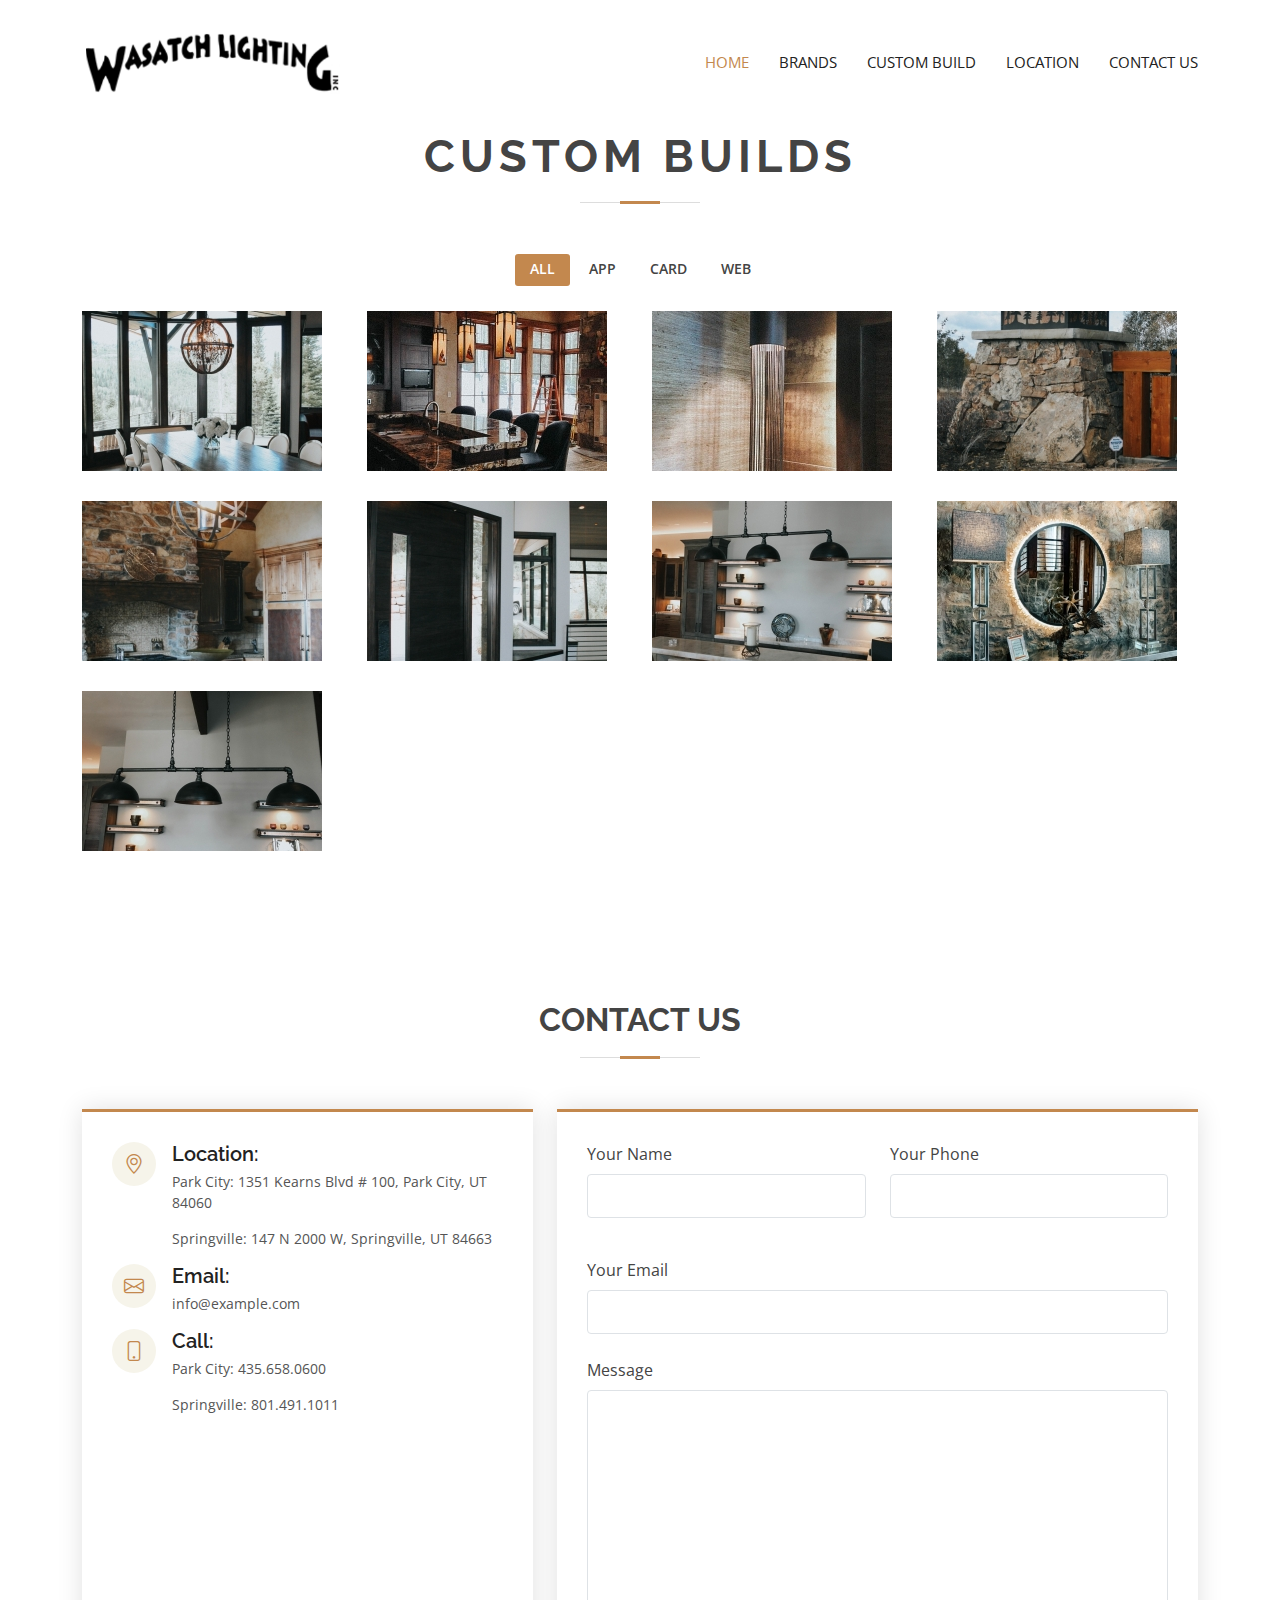
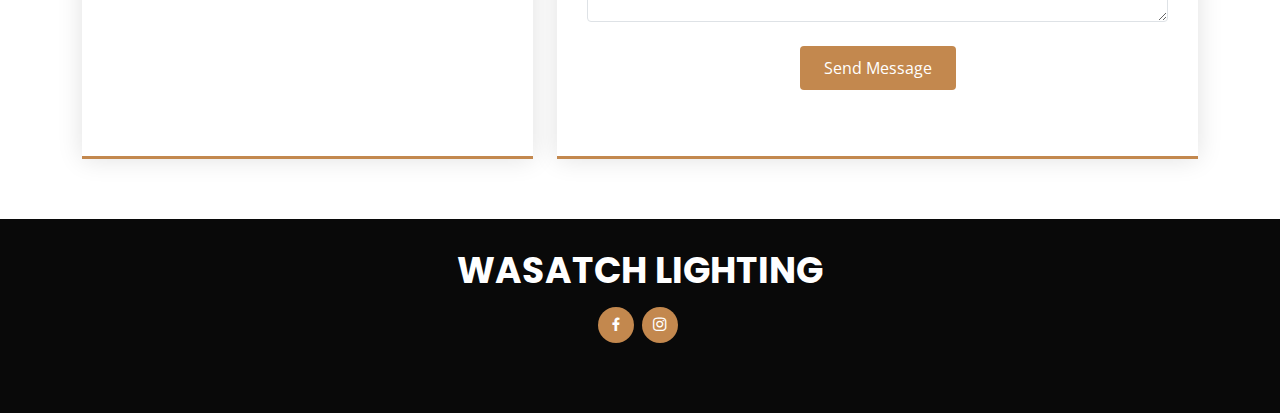
==== builds.html @ f68fe327 "init" ====
<!DOCTYPE html>
<html lang="en">
  <head>
    <meta charset="utf-8" />
    <meta content="width=device-width, initial-scale=1.0" name="viewport" />

    <title>Wasatch Lighting</title>
    <meta content="" name="description" />
    <meta content="" name="keywords" />

    <!-- Favicons -->
    <link href="assets/img/favicon.png" rel="icon" />
    <link href="assets/img/apple-touch-icon.png" rel="apple-touch-icon" />

    <!-- Google Fonts -->
    <link
      href="https://fonts.googleapis.com/css?family=Open+Sans:300,300i,400,400i,600,600i,700,700i|Raleway:300,300i,400,400i,500,500i,600,600i,700,700i|Poppins:300,300i,400,400i,500,500i,600,600i,700,700i"
      rel="stylesheet"
    />

    <!-- Vendor CSS Files -->
    <link href="https://stackpath.bootstrapcdn.com/bootstrap/4.3.1/css/bootstrap.min.css" rel="stylesheet">


    <link href="assets/vendor/animate.css/animate.min.css" rel="stylesheet" />
    <link
      href="assets/vendor/bootstrap/css/bootstrap.min.css"
      rel="stylesheet"
    />
    <link
      href="assets/vendor/bootstrap-icons/bootstrap-icons.css"
      rel="stylesheet"
    />
    <link href="assets/vendor/boxicons/css/boxicons.min.css" rel="stylesheet" />
    <link
      href="assets/vendor/glightbox/css/glightbox.min.css"
      rel="stylesheet"
    />
    <link href="assets/vendor/swiper/swiper-bundle.min.css" rel="stylesheet" />

    <!-- Template Main CSS File -->
    <link href="assets/css/style.css" rel="stylesheet" />

    <!-- =======================================================
  * Template Name: Green
  * Template URL: https://bootstrapmade.com/green-free-one-page-bootstrap-template/
  * Updated: Mar 17 2024 with Bootstrap v5.3.3
  * Author: BootstrapMade.com
  * License: https://bootstrapmade.com/license/
  ======================================================== -->
  </head>

  <body>
    <!-- ======= Top Bar ======= -->
    <!-- <section id="topbar" class="d-flex align-items-center">
    <div class="container d-flex justify-content-center justify-content-md-between">
      <div class="contact-info d-flex align-items-center">
        <i class="bi bi-envelope-fill"></i><a href="mailto:contact@example.com">info@example.com</a>
        <i class="bi bi-phone-fill phone-icon"></i> +1 5589 55488 55
      </div>
      <div class="social-links d-none d-md-block">
        <a href="#" class="twitter"><i class="bi bi-twitter"></i></a>
        <a href="#" class="facebook"><i class="bi bi-facebook"></i></a>
        <a href="#" class="instagram"><i class="bi bi-instagram"></i></a>
        <a href="#" class="linkedin"><i class="bi bi-linkedin"></i></i></a>
      </div>
    </div>
  </section> -->

    <!-- ======= Header ======= -->
    <header id="header" class="d-flex align-items-center">
      <div class="container d-flex align-items-center">
        <!-- <h1 class="logo me-auto"><a href="index.html">Green</a></h1> -->
        <img
          class="logo me-auto"
          href="index.html"
          src="assets/img/logo.png"
          alt="logo"
        />
        <!-- Uncomment below if you prefer to use an image logo -->
        <!-- <a href="index.html" class="logo me-auto"><img src="assets/img/logo.png" alt="" class="img-fluid"></a>-->

        <nav id="navbar" class="navbar">
          <ul>
            <li><a class="nav-link scrollto active" href="index.html">HOME</a></li>
            <li><a class="nav-link scrollto" href="index.html#brands">BRANDS</a></li>
            <li>
              <a class="nav-link scrollto" href="builds.html">CUSTOM BUILD</a>
            </li>
            <li>
              <a class="nav-link scrollto" href="index.html#location">LOCATION</a>
            </li>
            <li><a class="nav-link scrollto" href="#contact">CONTACT US</a></li>
            <!-- <li>
              <a class="getstarted scrollto" href="#about">Get Started</a>
            </li> -->
          </ul>
          <i class="bi bi-list mobile-nav-toggle"></i>
        </nav>
        <!-- .navbar -->
      </div>
    </header>
    <!-- End Header -->




<!-- ======= Portfolio Section ======= -->
<section id="portfolio" class="portfolio">
  <div class="container">
    <div class="section-title">
      <h2 style="letter-spacing: 5px; font-size: 2.8em;">CUSTOM BUILDS</h2>
    </div>

    <div class="row">
      <div class="col-lg-12 d-flex justify-content-center">
        <ul id="portfolio-flters">
          <li data-filter="*" class="filter-active">All</li>
          <li data-filter=".filter-app">App</li>
          <li data-filter=".filter-card">Card</li>
          <li data-filter=".filter-web">Web</li>
        </ul>
      </div>
    </div>

    <div class="row portfolio-container">
      <div class="col-lg-3 col-md-6 portfolio-item filter-app">
        <div class="portfolio-wrap">
          <img src="assets/img/portfolio/1.jpg" class="img-fluid" alt="" />
          <div class="portfolio-info">
            <h4>App 1</h4>
            <p>App</p>
            <div class="portfolio-links">
              <a href="assets/img/portfolio/1.jpg" data-gallery="portfolioGallery" class="portfolio-lightbox" title="App 1"></a>
              <a href="portfolio-details.html" title="More Details"></a>
            </div>
          </div>
        </div>
      </div>

      <div class="col-lg-3 col-md-6 portfolio-item filter-web">
        <div class="portfolio-wrap">
          <img src="assets/img/portfolio/2.jpg" class="img-fluid" alt="" />
          <div class="portfolio-info">
            <h4>Web 3</h4>
            <p>Web</p>
            <div class="portfolio-links">
              <a href="assets/img/portfolio/2.jpg" data-gallery="portfolioGallery" class="portfolio-lightbox" title="Web 3"></a>
              <a href="portfolio-details.html" title="More Details"></a>
            </div>
          </div>
        </div>
      </div>

      <div class="col-lg-3 col-md-6 portfolio-item filter-app">
        <div class="portfolio-wrap">
          <img src="assets/img/portfolio/3.jpg" class="img-fluid" alt="" />
          <div class="portfolio-info">
            <h4>App 2</h4>
            <p>App</p>
            <div class="portfolio-links">
              <a href="assets/img/portfolio/3.jpg" data-gallery="portfolioGallery" class="portfolio-lightbox" title="App 2"></a>
              <a href="portfolio-details.html" title="More Details"></a>
            </div>
          </div>
        </div>
      </div>

      <div class="col-lg-3 col-md-6 portfolio-item filter-card">
        <div class="portfolio-wrap">
          <img src="assets/img/portfolio/4.jpg" class="img-fluid" alt="" />
          <div class="portfolio-info">
            <h4>Card 2</h4>
            <p>Card</p>
            <div class="portfolio-links">
              <a href="assets/img/portfolio/4.jpg" data-gallery="portfolioGallery" class="portfolio-lightbox" title="Card 2"></a>
              <a href="portfolio-details.html" title="More Details"></a>
            </div>
          </div>
        </div>
      </div>

      <div class="col-lg-3 col-md-6 portfolio-item filter-web">
        <div class="portfolio-wrap">
          <img src="assets/img/portfolio/5.jpg" class="img-fluid" alt="" />
          <div class="portfolio-info">
            <h4>Web 2</h4>
            <p>Web</p>
            <div class="portfolio-links">
              <a href="assets/img/portfolio/5.jpg" data-gallery="portfolioGallery" class="portfolio-lightbox" title="Web 2"></a>
              <a href="portfolio-details.html" title="More Details"></a>
            </div>
          </div>
        </div>
      </div>

      <div class="col-lg-3 col-md-6 portfolio-item filter-app">
        <div class="portfolio-wrap">
          <img src="assets/img/portfolio/6.jpg" class="img-fluid" alt="" />
          <div class="portfolio-info">
            <h4>App 3</h4>
            <p>App</p>
            <div class="portfolio-links">
              <a href="assets/img/portfolio/6.jpg" data-gallery="portfolioGallery" class="portfolio-lightbox" title="App 3"></a>
              <a href="portfolio-details.html" title="More Details"></a>
            </div>
          </div>
        </div>
      </div>

      <div class="col-lg-3 col-md-6 portfolio-item filter-card">
        <div class="portfolio-wrap">
          <img src="assets/img/portfolio/7.jpg" class="img-fluid" alt="" />
          <div class="portfolio-info">
            <h4>Card 1</h4>
            <p>Card</p>
            <div class="portfolio-links">
              <a href="assets/img/portfolio/7.jpg" data-gallery="portfolioGallery" class="portfolio-lightbox" title="Card 1"></a>
              <a href="portfolio-details.html" title="More Details"></a>
            </div>
          </div>
        </div>
      </div>

      <div class="col-lg-3 col-md-6 portfolio-item filter-card">
        <div class="portfolio-wrap">
          <img src="assets/img/portfolio/8.jpg" class="img-fluid" alt="" />
          <div class="portfolio-info">
            <h4>Card 3</h4>
            <p>Card</p>
            <div class="portfolio-links">
              <a href="assets/img/portfolio/8.jpg" data-gallery="portfolioGallery" class="portfolio-lightbox" title="Card 3"></a>
              <a href="portfolio-details.html" title="More Details"></a>
            </div>
          </div>
        </div>
      </div>

      <div class="col-lg-3 col-md-6 portfolio-item filter-web">
        <div class="portfolio-wrap">
          <img src="assets/img/portfolio/9.jpg" class="img-fluid" alt="" />
          <div class="portfolio-info">
            <h4>Web 3</h4>
            <p>Web</p>
            <div class="portfolio-links">
              <a href="assets/img/portfolio/9.jpg" data-gallery="portfolioGallery" class="portfolio-lightbox" title="Web 3"></a>
              <a href="portfolio-details.html" title="More Details"></a>
            </div>
          </div>
        </div>
      </div>
    </div>
  </div>
</section>


<!-- End Portfolio Section -->



      <!-- ======= Contact Section ======= -->
      <section id="contact" class="contact">
        <div class="container">
          <div class="section-title">
            <h2>CONTACT US</h2>
            <!-- <p>
              Magnam dolores commodi suscipit. Necessitatibus eius consequatur
              ex aliquid fuga eum quidem. Sit sint consectetur velit. Quisquam
              quos quisquam cupiditate. Et nemo qui impedit suscipit alias ea.
              Quia fugiat sit in iste officiis commodi quidem hic quas.
            </p> -->
          </div>

          <div class="row">
            <div class="col-lg-5 d-flex align-items-stretch">
              <div class="info">
                <div class="address">
                  <i class="bi bi-geo-alt"></i>
                  <h4>Location:</h4>
                  <p>Park City: <span>1351 Kearns Blvd # 100, Park City, UT 84060</span></p>
                  <p>Springville: <span>147 N 2000 W, Springville, UT 84663</span></p>
                </div>

                <div class="email">
                  <i class="bi bi-envelope"></i>
                  <h4>Email:</h4>
                  <p>info@example.com</p>
                </div>

                <div class="phone">
                  <i class="bi bi-phone"></i>
                  <h4>Call:</h4>
                  <p>Park City: <span>435.658.0600</span></p>
                  <p>Springville: <span>801.491.1011</span></p>
                </div>

                <iframe
                  src="https://www.google.com/maps/embed?pb=!1m14!1m8!1m3!1d12097.433213460943!2d-74.0062269!3d40.7101282!3m2!1i1024!2i768!4f13.1!3m3!1m2!1s0x0%3A0xb89d1fe6bc499443!2sDowntown+Conference+Center!5e0!3m2!1smk!2sbg!4v1539943755621"
                  frameborder="0"
                  style="border: 0; width: 100%; height: 290px"
                  allowfullscreen
                ></iframe>
              </div>
            </div>

            <div class="col-lg-7 mt-5 mt-lg-0 d-flex align-items-stretch">
              <form
                action="forms/contact.php"
                method="post"
                role="form"
                class="php-email-form"
              >
                <div class="row">
                  <div class="form-group col-md-6">
                    <label for="name">Your Name</label>
                    <input
                      type="text"
                      name="name"
                      class="form-control"
                      id="name"
                      required
                    />
                  </div>
                  <div class="form-group col-md-6 mt-3 mt-md-0">
                    <label for="name">Your Phone</label>
                    <input
                      type="phone"
                      class="form-control"
                      name="phone"
                      id="phone"
                      required
                    />
                  </div>
                </div>
                <div class="form-group mt-3">
                  <label for="name">Your Email</label>
                  <input
                    type="email"
                    class="form-control"
                    name="email"
                    id="email"
                    required
                  />
                </div>
                <div class="form-group mt-3">
                  <label for="name">Message</label>
                  <textarea
                    class="form-control"
                    name="message"
                    rows="10"
                    required
                  ></textarea>
                </div>
                <div class="my-3">
                  <div class="loading">Loading</div>
                  <div class="error-message"></div>
                  <div class="sent-message">
                    Your message has been sent. Thank you!
                  </div>
                </div>
                <div class="text-center">
                  <button type="submit">Send Message</button>
                </div>
              </form>
            </div>
          </div>
        </div>
      </section>
      <!-- End Contact Section -->
    </main>
    <!-- End #main -->

    <!-- ======= Footer ======= -->
    <footer id="footer">
      <div class="container">
        <h3>WASATCH LIGHTING</h3>
        <!-- <p>
          Et aut eum quis fuga eos sunt ipsa nihil. Labore corporis magni
          eligendi fuga maxime saepe commodi placeat.
        </p> -->
        <div class="social-links">
          <!-- <a href="#" class="twitter"><i class="bx bxl-twitter"></i></a> -->
          <a href="https://www.facebook.com/wasatchlighting/" class="facebook"><i class="bx bxl-facebook"></i></a>
          <a href="https://www.instagram.com/wasatchlighting/" class="instagram"><i class="bx bxl-instagram"></i></a>
          <!-- <a href="#" class="google-plus"><i class="bx bxl-skype"></i></a>
          <a href="#" class="linkedin"><i class="bx bxl-linkedin"></i></a> -->
        </div>
        <!-- <div class="copyright">
          &copy; Copyright <strong><span>Green</span></strong
          >. All Rights Reserved
        </div> -->
      </div>
    </footer>
    <!-- End Footer -->

    <a
      href="#"
      class="back-to-top d-flex align-items-center justify-content-center"
      ><i class="bi bi-arrow-up-short"></i
    ></a>

    <!-- Vendor JS Files -->
    <script src="assets/vendor/bootstrap/js/bootstrap.bundle.min.js"></script>
    <script src="assets/vendor/glightbox/js/glightbox.min.js"></script>
    <script src="assets/vendor/isotope-layout/isotope.pkgd.min.js"></script>
    <script src="assets/vendor/swiper/swiper-bundle.min.js"></script>
    <script src="assets/vendor/php-email-form/validate.js"></script>

    <!-- Template Main JS File -->
    <script src="assets/js/main.js"></script>
  </body>
</html>
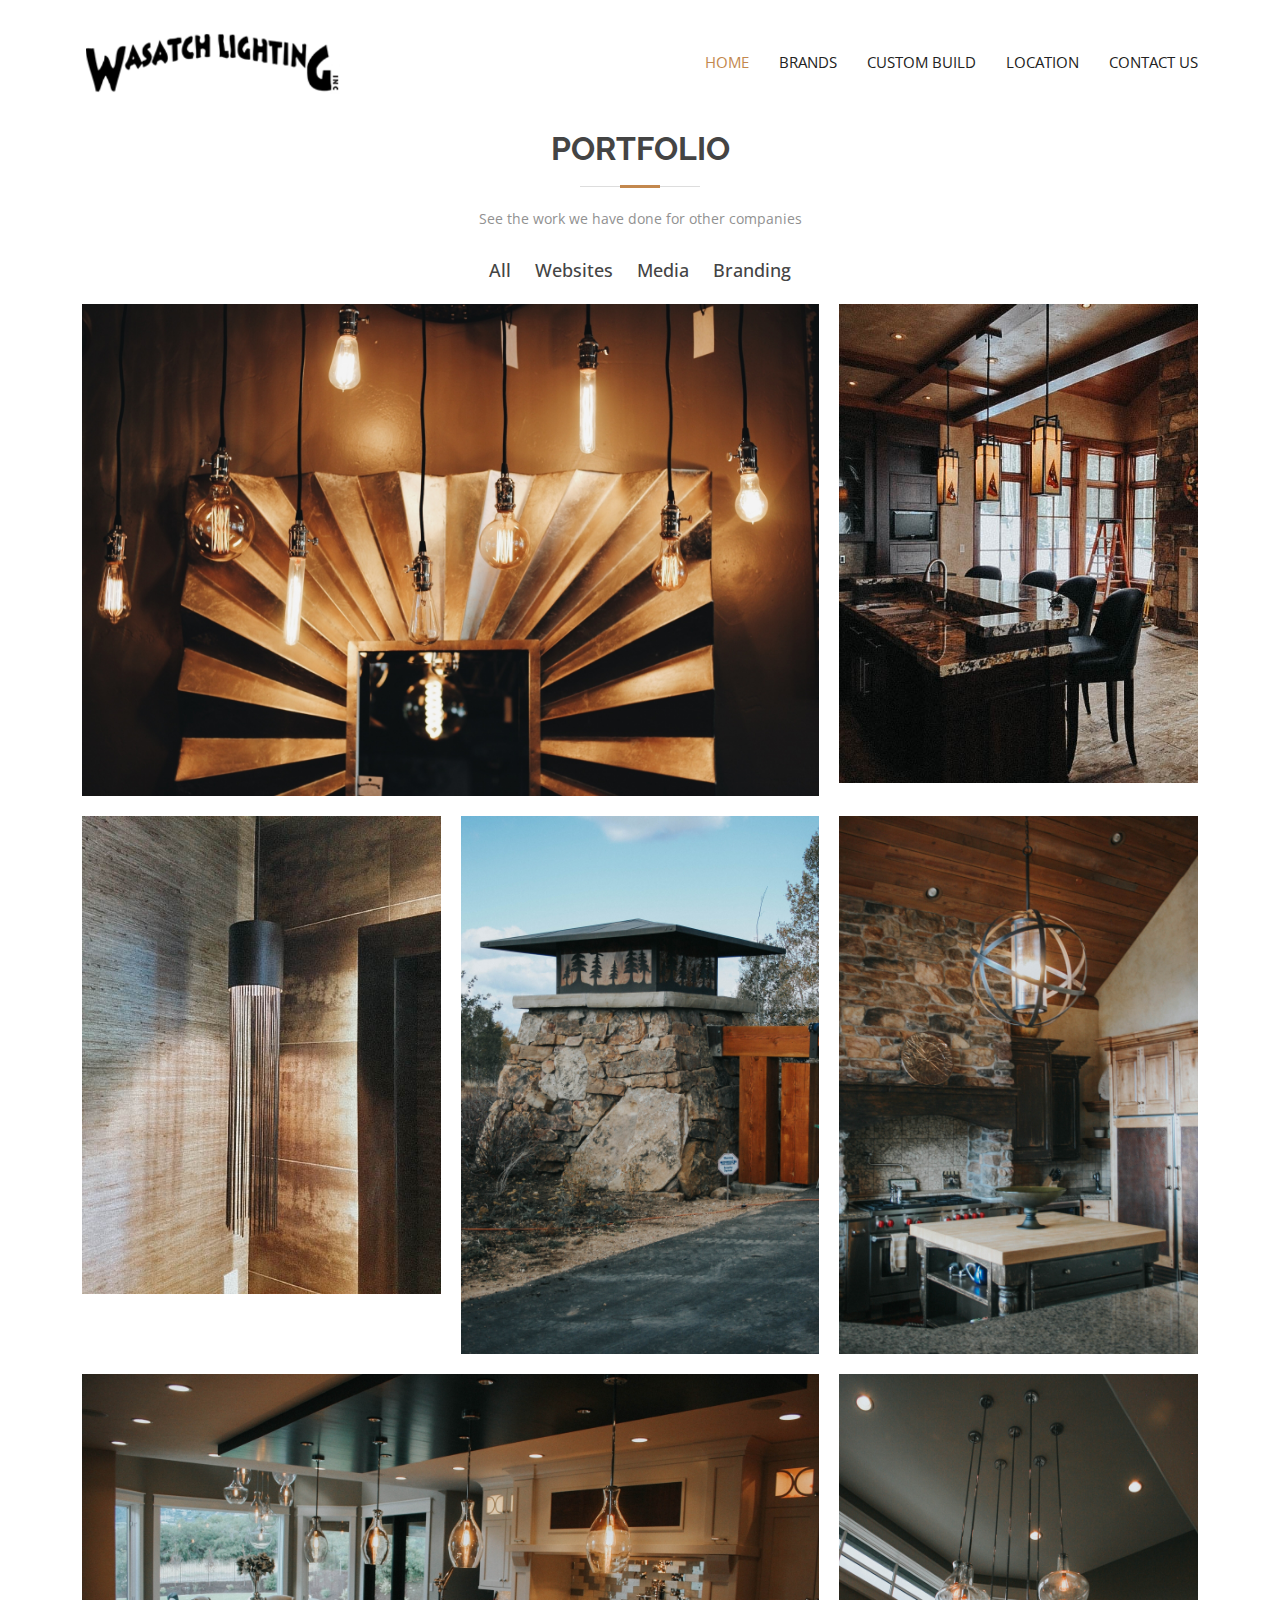
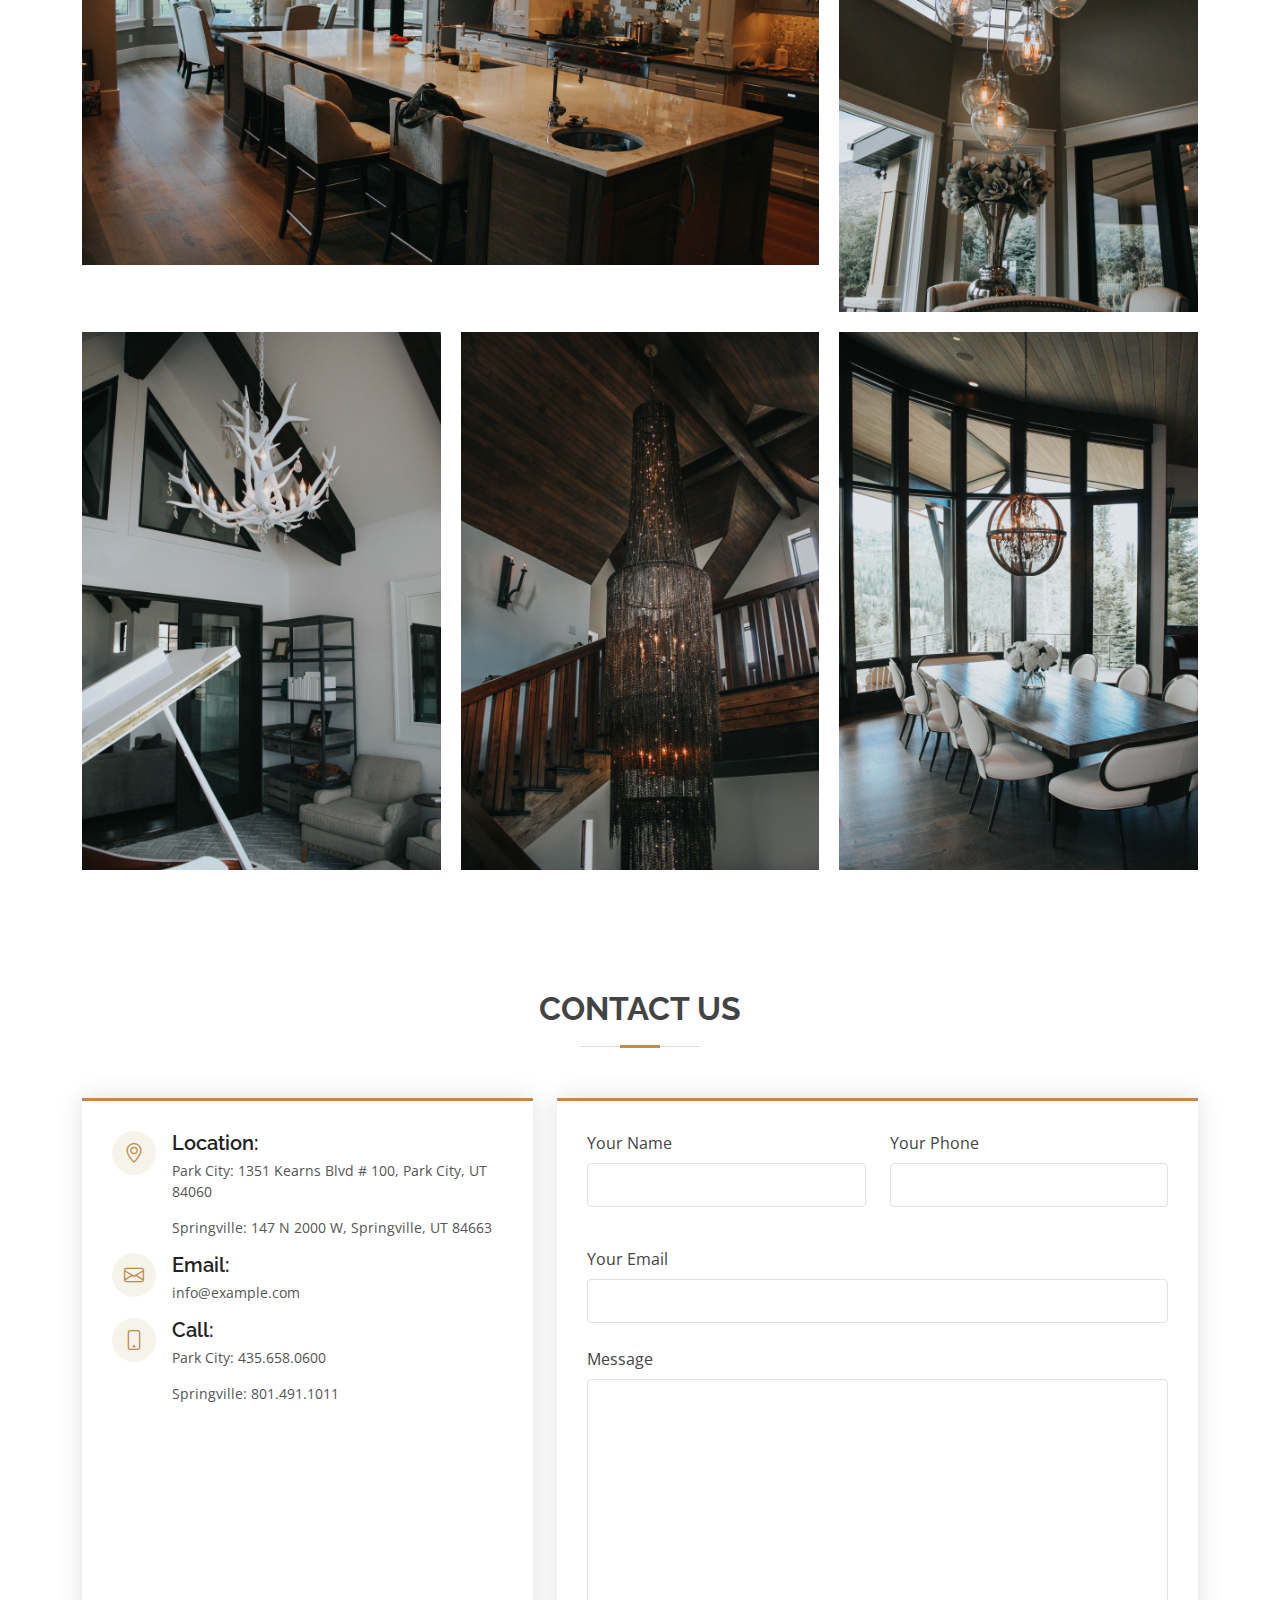
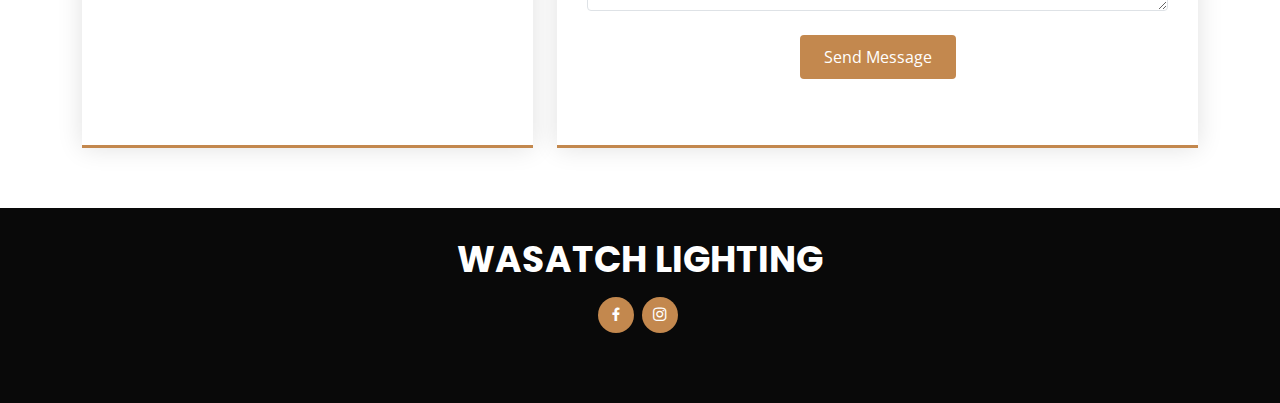
==== commit 9e615dd5: "map and portfolio" ====
--- a/builds.html
+++ b/builds.html
@@ -28,12 +28,26 @@
       rel="stylesheet"
     />
     <link
+    href="assets/vendor/bootstrap/css/bootstrap.min.css"
+    rel="stylesheet"
+  />
+  <link
+    href="assets/vendor/bootstrap-icons/bootstrap-icons.css"
+    rel="stylesheet"
+  />
+    <link href="assets/vendor/aos/aos.css" rel="stylesheet" />
+    <link
+      href="assets/vendor/glightbox copy//css/glightbox.min.css"
+      rel="stylesheet"
+    />
+    <link href="assets/vendor/swiper/swiper-bundle.min.css" rel="stylesheet" />
+    <link
       href="assets/vendor/bootstrap-icons/bootstrap-icons.css"
       rel="stylesheet"
     />
     <link href="assets/vendor/boxicons/css/boxicons.min.css" rel="stylesheet" />
     <link
-      href="assets/vendor/glightbox/css/glightbox.min.css"
+      href="assets/vendor/glightbox copy//css/glightbox.min.css"
       rel="stylesheet"
     />
     <link href="assets/vendor/swiper/swiper-bundle.min.css" rel="stylesheet" />
@@ -104,9 +118,208 @@
 
 
 
+ <!-- Portfolio Section -->
+<section id="portfolio" class="portfolio section">
+  <!-- Section Title -->
+  <div class="container section-title" data-aos="fade-up">
+    <h2>Portfolio</h2>
+    <p>See the work we have done for other companies</p>
+  </div>
+  <!-- End Section Title -->
+
+  <div class="container">
+    <div class="isotope-layout portfolio-isotope" data-default-filter="*" data-layout="masonry" data-sort="original-order">
+      <ul class="portfolio-filters isotope-filters" data-aos="fade-up" data-aos-delay="100">
+        <li data-filter="*" class="filter-active">All</li>
+        <li data-filter=".filter-app">Websites</li>
+        <li data-filter=".filter-product">Media</li>
+        <li data-filter=".filter-branding">Branding</li>
+      </ul>
+      <!-- End Portfolio Filters -->
+
+      <div class="portfolio-container" data-aos="fade-up" data-aos-delay="200">
+        <div class="portfolio-item isotope-item filter-app horizontal">
+          <div class="portfolio-content h-100">
+            <img src="assets/img/portfolio/one.jpg" class="img-fluid" alt="Project 1" />
+            <div class="portfolio-info">
+              <h4>Project Title</h4>
+              <p>Project Description</p>
+              <a href="assets/img/portfolio/one.jpg" title="1" data-gallery="portfolio-gallery-app" class="glightbox preview-link">
+                <i class="bi bi-zoom-in"></i>
+              </a>
+              <a href="portfolio-details.html" title="More Details" class="details-link">
+                <i class="bi bi-link-45deg"></i>
+              </a>
+            </div>
+          </div>
+        </div>
+        <!-- End Portfolio Item -->
+
+        <div class="portfolio-item isotope-item filter-product vertical">
+          <div class="portfolio-content h-100">
+            <img src="assets/img/portfolio/two.jpg" class="img-fluid" alt="Project 2" />
+            <div class="portfolio-info">
+              <h4>Product 1</h4>
+              <p>Lorem ipsum, dolor sit amet consectetur</p>
+              <a href="assets/img/portfolio/two.jpg" title="Product 1" data-gallery="portfolio-gallery-product" class="glightbox preview-link">
+                <i class="bi bi-zoom-in"></i>
+              </a>
+              <a href="portfolio-details.html" title="More Details" class="details-link">
+                <i class="bi bi-link-45deg"></i>
+              </a>
+            </div>
+          </div>
+        </div>
+        <!-- End Portfolio Item -->
+
+        <div class="portfolio-item isotope-item filter-branding vertical">
+          <div class="portfolio-content h-100">
+            <img src="assets/img/portfolio/three.jpg" class="img-fluid" alt="Branding 1" />
+            <div class="portfolio-info">
+              <h4>Branding 1</h4>
+              <p>Lorem ipsum, dolor sit amet consectetur</p>
+              <a href="assets/img/portfolio/three.jpg" title="Branding 1" data-gallery="portfolio-gallery-branding" class="glightbox preview-link">
+                <i class="bi bi-zoom-in"></i>
+              </a>
+              <a href="portfolio-details.html" title="More Details" class="details-link">
+                <i class="bi bi-link-45deg"></i>
+              </a>
+            </div>
+          </div>
+        </div>
+        <!-- End Portfolio Item -->
+
+        <div class="portfolio-item isotope-item filter-books vertical">
+          <div class="portfolio-content h-100">
+            <img src="assets/img/portfolio/four.jpg" class="img-fluid" alt="Books 1" />
+            <div class="portfolio-info">
+              <h4>Books 1</h4>
+              <p>Lorem ipsum, dolor sit amet consectetur</p>
+              <a href="assets/img/portfolio/four.jpg" title="Books 1" data-gallery="portfolio-gallery-book" class="glightbox preview-link">
+                <i class="bi bi-zoom-in"></i>
+              </a>
+              <a href="portfolio-details.html" title="More Details" class="details-link">
+                <i class="bi bi-link-45deg"></i>
+              </a>
+            </div>
+          </div>
+        </div>
+        <!-- End Portfolio Item -->
+
+        <div class="portfolio-item isotope-item filter-app vertical">
+          <div class="portfolio-content h-100">
+            <img src="assets/img/portfolio/five.jpg" class="img-fluid" alt="Scanz Digital" />
+            <div class="portfolio-info">
+              <h4>Scanz Digital</h4>
+              <p>Digitizing Company for Physical Media</p>
+              <a href="assets/img/portfolio/five.jpg" title="App 2" data-gallery="portfolio-gallery-app" class="glightbox preview-link">
+                <i class="bi bi-zoom-in"></i>
+              </a>
+              <a href="portfolio-details.html" title="More Details" class="details-link">
+                <i class="bi bi-link-45deg"></i>
+              </a>
+            </div>
+          </div>
+        </div>
+        <!-- End Portfolio Item -->
+
+        <div class="portfolio-item isotope-item filter-product horizontal">
+          <div class="portfolio-content h-100">
+            <img src="assets/img/portfolio/six.jpg" class="img-fluid" alt="Product 2" />
+            <div class="portfolio-info">
+              <h4>Product 2</h4>
+              <p>Lorem ipsum, dolor sit amet consectetur</p>
+              <a href="assets/img/portfolio/six.jpg" title="Product 2" data-gallery="portfolio-gallery-product" class="glightbox preview-link">
+                <i class="bi bi-zoom-in"></i>
+              </a>
+              <a href="portfolio-details.html" title="More Details" class="details-link">
+                <i class="bi bi-link-45deg"></i>
+              </a>
+            </div>
+          </div>
+        </div>
+        <!-- End Portfolio Item -->
+
+        <div class="portfolio-item isotope-item filter-branding vertical">
+          <div class="portfolio-content h-100">
+            <img src="assets/img/portfolio/seven.jpg" class="img-fluid" alt="Branding 2" />
+            <div class="portfolio-info">
+              <h4>Branding 2</h4>
+              <p>Lorem ipsum, dolor sit amet consectetur</p>
+              <a href="assets/img/portfolio/seven.jpg" title="Branding 2" data-gallery="portfolio-gallery-branding" class="glightbox preview-link">
+                <i class="bi bi-zoom-in"></i>
+              </a>
+              <a href="portfolio-details.html" title="More Details" class="details-link">
+                <i class="bi bi-link-45deg"></i>
+              </a>
+            </div>
+          </div>
+        </div>
+        <!-- End Portfolio Item -->
+
+        <div class="portfolio-item isotope-item filter-books vertical">
+          <div class="portfolio-content h-100">
+            <img src="assets/img/portfolio/eight.jpg" class="img-fluid" alt="Books 2" />
+            <div class="portfolio-info">
+              <h4>Books 2</h4>
+              <p>Lorem ipsum, dolor sit amet consectetur</p>
+              <a href="assets/img/portfolio/eight.jpg" title="Books 2" data-gallery="portfolio-gallery-book" class="glightbox preview-link">
+                <i class="bi bi-zoom-in"></i>
+              </a>
+              <a href="portfolio-details.html" title="More Details" class="details-link">
+                <i class="bi bi-link-45deg"></i>
+              </a>
+            </div>
+          </div>
+        </div>
+        <!-- End Portfolio Item -->
+
+        <div class="portfolio-item isotope-item filter-app vertical">
+          <div class="portfolio-content h-100">
+            <img src="assets/img/portfolio/nine.jpg" class="img-fluid" alt="Wasatch Lighting" />
+            <div class="portfolio-info">
+              <h4>Wasatch Lighting</h4>
+              <p>Lighting Company</p>
+              <a href="assets/img/portfolio/nine.jpg" title="App 3" data-gallery="portfolio-gallery-app" class="glightbox preview-link">
+                <i class="bi bi-zoom-in"></i>
+              </a>
+              <a href="portfolio-details.html" title="More Details" class="details-link">
+                <i class="bi bi-link-45deg"></i>
+              </a>
+            </div>
+          </div>
+        </div>
+        <!-- End Portfolio Item -->
+
+        <div class="portfolio-item isotope-item filter-product vertical">
+          <div class="portfolio-content h-100">
+            <img src="assets/img/portfolio/ten.jpg" class="img-fluid" alt="Product 3" />
+            <div class="portfolio-info">
+              <h4>Product 3</h4>
+              <p>Lorem ipsum, dolor sit amet consectetur</p>
+              <a href="assets/img/portfolio/ten.jpg" title="Product 3" data-gallery="portfolio-gallery-product" class="glightbox preview-link">
+                <i class="bi bi-zoom-in"></i>
+              </a>
+              <a href="portfolio-details.html" title="More Details" class="details-link">
+                <i class="bi bi-link-45deg"></i>
+              </a>
+            </div>
+          </div>
+        </div>
+        <!-- End Portfolio Item -->
+
+      </div>
+      <!-- End Portfolio Container -->
+    </div>
+  </div>
+</section>
+<!-- End Portfolio Section -->
+
+
+
 
 <!-- ======= Portfolio Section ======= -->
-<section id="portfolio" class="portfolio">
+<!-- <section id="portfolio" class="portfolio">
   <div class="container">
     <div class="section-title">
       <h2 style="letter-spacing: 5px; font-size: 2.8em;">CUSTOM BUILDS</h2>
@@ -251,7 +464,7 @@
       </div>
     </div>
   </div>
-</section>
+</section> -->
 
 
 <!-- End Portfolio Section -->
@@ -401,10 +614,12 @@
 
     <!-- Vendor JS Files -->
     <script src="assets/vendor/bootstrap/js/bootstrap.bundle.min.js"></script>
-    <script src="assets/vendor/glightbox/js/glightbox.min.js"></script>
+    <script src="assets/vendor/glightbox copy//js/glightbox.min.js"></script>
     <script src="assets/vendor/isotope-layout/isotope.pkgd.min.js"></script>
     <script src="assets/vendor/swiper/swiper-bundle.min.js"></script>
     <script src="assets/vendor/php-email-form/validate.js"></script>
+    <script src="assets/vendor/imagesloaded/imagesloaded.pkgd.min.js"></script>
+    
 
     <!-- Template Main JS File -->
     <script src="assets/js/main.js"></script>
--- a/assets/css/style.css
+++ b/assets/css/style.css
@@ -584,7 +584,7 @@
 }
 
 .section-bg {
-  background-color: #f8fcf9;
+  background-color: #fcfaf2;
 }
 
 .section-title {
@@ -817,6 +817,10 @@
 /*--------------------------------------------------------------
 # Our Clients
 --------------------------------------------------------------*/
+.clients {
+  background-color: #fcfaf2;
+}
+
 .clients .swiper-slide img {
   opacity: 1;
   transition: 0.3s;
@@ -834,7 +838,7 @@
 .clients .swiper-pagination .swiper-pagination-bullet {
   width: 12px;
   height: 12px;
-  background-color: #fff;
+  background-color: #ffffff;
   opacity: 1;
   border: 1px solid #c3884e;
 }
@@ -1031,7 +1035,7 @@
 /*--------------------------------------------------------------
 # Portfolio
 --------------------------------------------------------------*/
-.portfolio .portfolio-item {
+/* .portfolio .portfolio-item {
   margin-bottom: 30px;
 }
 
@@ -1149,12 +1153,12 @@
 
 .portfolio .portfolio-wrap:hover .portfolio-info {
   opacity: 1;
-}
+} */
 
 /*--------------------------------------------------------------
 # Portfolio Details
 --------------------------------------------------------------*/
-.portfolio-details {
+/* .portfolio-details {
   padding-top: 40px;
 }
 
@@ -1220,9 +1224,7 @@
 
 .portfolio-details .portfolio-description p {
   padding: 0;
-}
-
-
+} */
 
 /*--------------------------------------------------------------
 # Team
@@ -1562,3 +1564,129 @@
 #footer .credits {
   font-size: 13px;
 }
+
+/*--------------------------------------------------------------
+# Portfolio Section
+--------------------------------------------------------------*/
+.portfolio .portfolio-filters {
+  padding: 0;
+  margin: 0 auto 20px auto;
+  list-style: none;
+  text-align: center;
+}
+
+.portfolio .portfolio-filters li {
+  cursor: pointer;
+  display: inline-block;
+  padding: 0;
+  font-size: 18px;
+  font-weight: 500;
+  margin: 0 10px;
+  line-height: 1;
+  margin-bottom: 5px;
+  transition: all 0.3s ease-in-out;
+}
+
+.portfolio .portfolio-filters li:hover,
+.portfolio .portfolio-filters li.filter-active {
+  color: var(--accent-color);
+}
+
+.portfolio .portfolio-filters li:first-child {
+  margin-left: 0;
+}
+
+.portfolio .portfolio-filters li:last-child {
+  margin-right: 0;
+}
+
+@media (max-width: 575px) {
+  .portfolio .portfolio-filters li {
+    font-size: 14px;
+    margin: 0 5px;
+  }
+}
+
+.portfolio .portfolio-content {
+  position: relative;
+  overflow: hidden;
+}
+
+.portfolio .portfolio-content img {
+  transition: 0.3s;
+}
+
+.portfolio .portfolio-content .portfolio-info {
+  opacity: 0;
+  position: absolute;
+  inset: 0;
+  z-index: 3;
+  transition: all ease-in-out 0.3s;
+  background: rgba(0, 0, 0, 0.6);
+  padding: 15px;
+}
+
+.portfolio .portfolio-content .portfolio-info h4 {
+  font-size: 14px;
+  padding: 5px 10px;
+  font-weight: 400;
+  color: #ffffff;
+  display: inline-block;
+  background-color: var(--accent-color);
+}
+
+.portfolio .portfolio-content .portfolio-info p {
+  position: absolute;
+  bottom: 10px;
+  text-align: center;
+  display: inline-block;
+  left: 0;
+  right: 0;
+  font-size: 16px;
+  font-weight: 600;
+  color: rgba(255, 255, 255, 0.8);
+}
+
+.portfolio .portfolio-content .portfolio-info .preview-link,
+.portfolio .portfolio-content .portfolio-info .details-link {
+  position: absolute;
+  left: calc(50% - 40px);
+  font-size: 26px;
+  top: calc(50% - 14px);
+  color: #fff;
+  transition: 0.3s;
+  line-height: 1.2;
+}
+
+.portfolio .portfolio-content .portfolio-info .preview-link:hover,
+.portfolio .portfolio-content .portfolio-info .details-link:hover {
+  color: var(--accent-color);
+}
+
+.portfolio .portfolio-content .portfolio-info .details-link {
+  left: 50%;
+  font-size: 34px;
+  line-height: 0;
+}
+
+.portfolio .portfolio-content:hover .portfolio-info {
+  opacity: 1;
+}
+
+.portfolio .portfolio-content:hover img {
+  transform: scale(1.1);
+}
+
+.portfolio-container {
+  display: grid;
+  grid-template-columns: repeat(auto-fit, minmax(300px, 1fr));
+  gap: 20px;
+}
+
+.horizontal {
+  grid-column: span 2;
+}
+
+.vertical {
+  grid-column: span 1;
+}
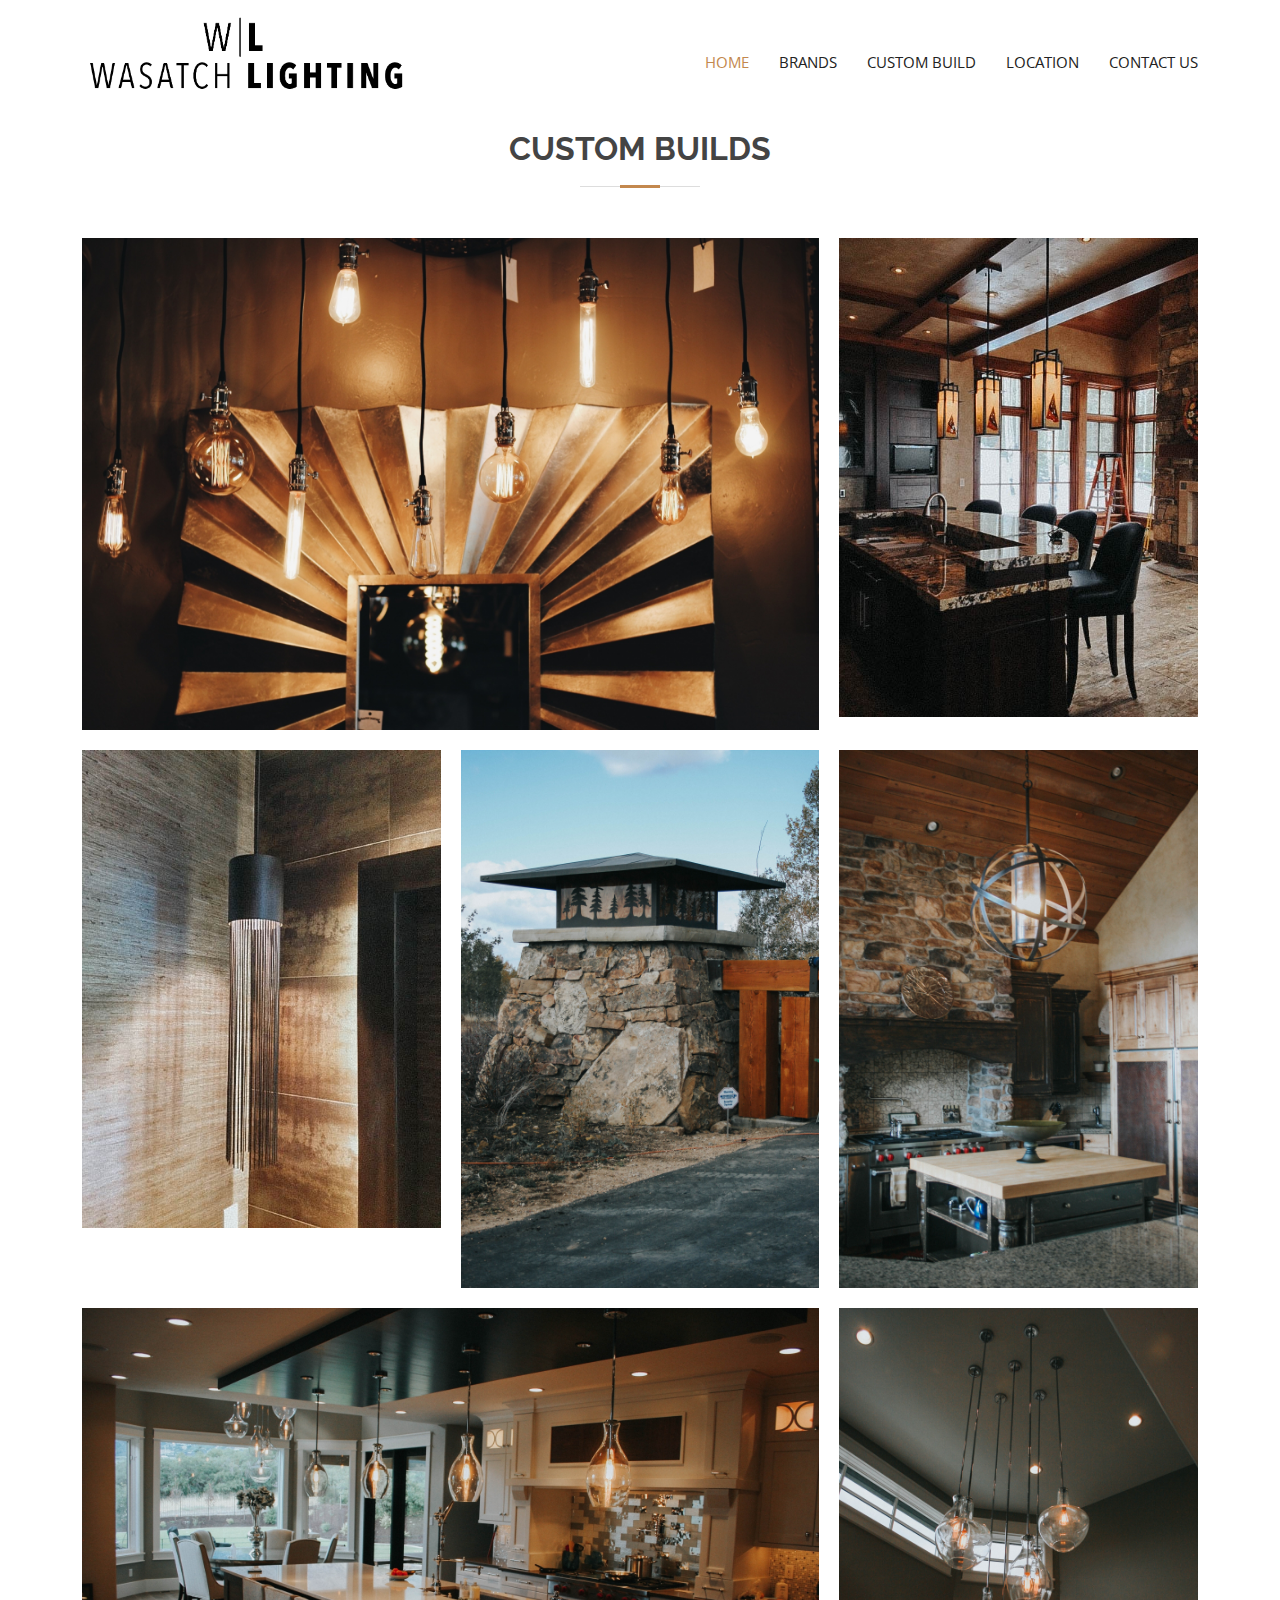
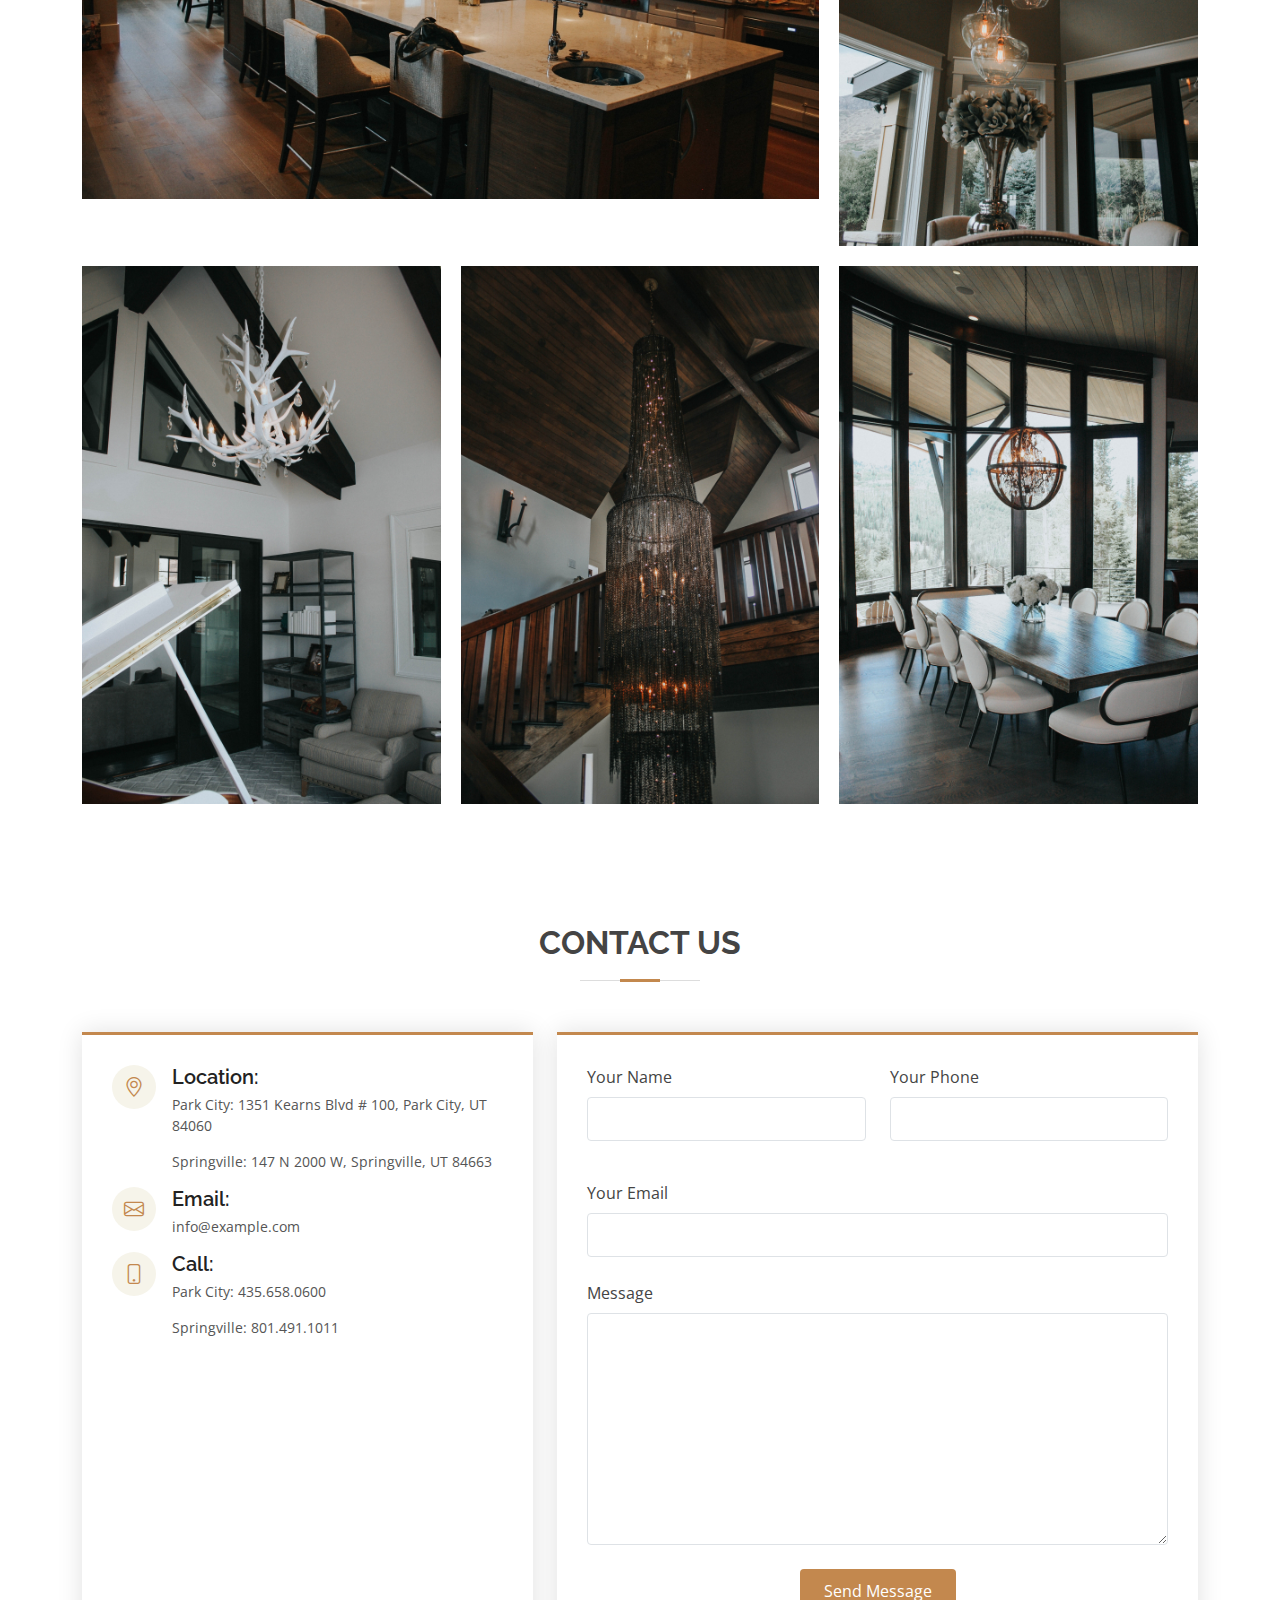
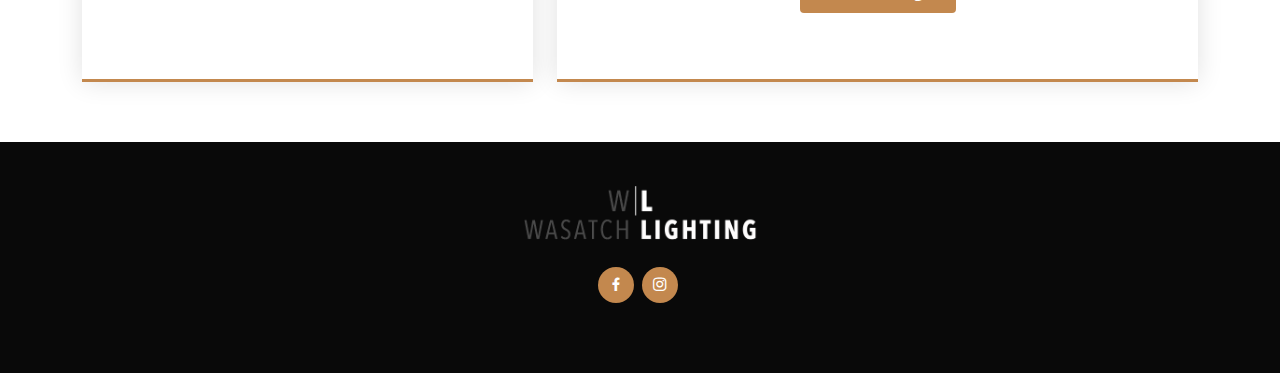
==== commit 1398d36e: "builds page" ====
--- a/builds.html
+++ b/builds.html
@@ -9,8 +9,8 @@
     <meta content="" name="keywords" />
 
     <!-- Favicons -->
-    <link href="assets/img/favicon.png" rel="icon" />
-    <link href="assets/img/apple-touch-icon.png" rel="apple-touch-icon" />
+    <link href="assets/img/WLFavicon.png" rel="icon" />
+    <link href="assets/img/WLFavicon.png" rel="apple-touch-icon" />
 
     <!-- Google Fonts -->
     <link
@@ -88,7 +88,7 @@
         <img
           class="logo me-auto"
           href="index.html"
-          src="assets/img/logo.png"
+          src="assets/img/WL-Logo.png"
           alt="logo"
         />
         <!-- Uncomment below if you prefer to use an image logo -->
@@ -122,19 +122,19 @@
 <section id="portfolio" class="portfolio section">
   <!-- Section Title -->
   <div class="container section-title" data-aos="fade-up">
-    <h2>Portfolio</h2>
-    <p>See the work we have done for other companies</p>
+    <h2>CUSTOM BUILDS</h2>
+    <!-- <p>See the work we have done for other companies</p> -->
   </div>
   <!-- End Section Title -->
 
   <div class="container">
     <div class="isotope-layout portfolio-isotope" data-default-filter="*" data-layout="masonry" data-sort="original-order">
-      <ul class="portfolio-filters isotope-filters" data-aos="fade-up" data-aos-delay="100">
+      <!-- <ul class="portfolio-filters isotope-filters" data-aos="fade-up" data-aos-delay="100">
         <li data-filter="*" class="filter-active">All</li>
         <li data-filter=".filter-app">Websites</li>
         <li data-filter=".filter-product">Media</li>
         <li data-filter=".filter-branding">Branding</li>
-      </ul>
+      </ul> -->
       <!-- End Portfolio Filters -->
 
       <div class="portfolio-container" data-aos="fade-up" data-aos-delay="200">
@@ -508,7 +508,7 @@
                 </div>
 
                 <iframe
-                  src="https://www.google.com/maps/embed?pb=!1m14!1m8!1m3!1d12097.433213460943!2d-74.0062269!3d40.7101282!3m2!1i1024!2i768!4f13.1!3m3!1m2!1s0x0%3A0xb89d1fe6bc499443!2sDowntown+Conference+Center!5e0!3m2!1smk!2sbg!4v1539943755621"
+                  src="https://www.google.com/maps/d/u/0/embed?mid=1xSVwzHrd-Kfay5AfFOFzWkkJ4DP6pLU&ehbc=2E312F&noprof=1"
                   frameborder="0"
                   style="border: 0; width: 100%; height: 290px"
                   allowfullscreen
@@ -586,7 +586,11 @@
     <!-- ======= Footer ======= -->
     <footer id="footer">
       <div class="container">
-        <h3>WASATCH LIGHTING</h3>
+        <img
+        src="assets/img/white-gray-logo.png"
+        class="footer-logo"
+        alt="Wasatch Lighting Logo"
+      />
         <!-- <p>
           Et aut eum quis fuga eos sunt ipsa nihil. Labore corporis magni
           eligendi fuga maxime saepe commodi placeat.
--- a/assets/css/style.css
+++ b/assets/css/style.css
@@ -146,7 +146,7 @@
 }
 
 #header img {
-  height: 70px;
+  height: 5em;
 }
 
 /*--------------------------------------------------------------
@@ -1565,6 +1565,14 @@
   font-size: 13px;
 }
 
+.footer-logo {
+  padding: 0%;
+  max-width: 100%;
+  height: auto;
+  width: 25em; /* You can adjust the width according to your design */
+}
+
+
 /*--------------------------------------------------------------
 # Portfolio Section
 --------------------------------------------------------------*/
